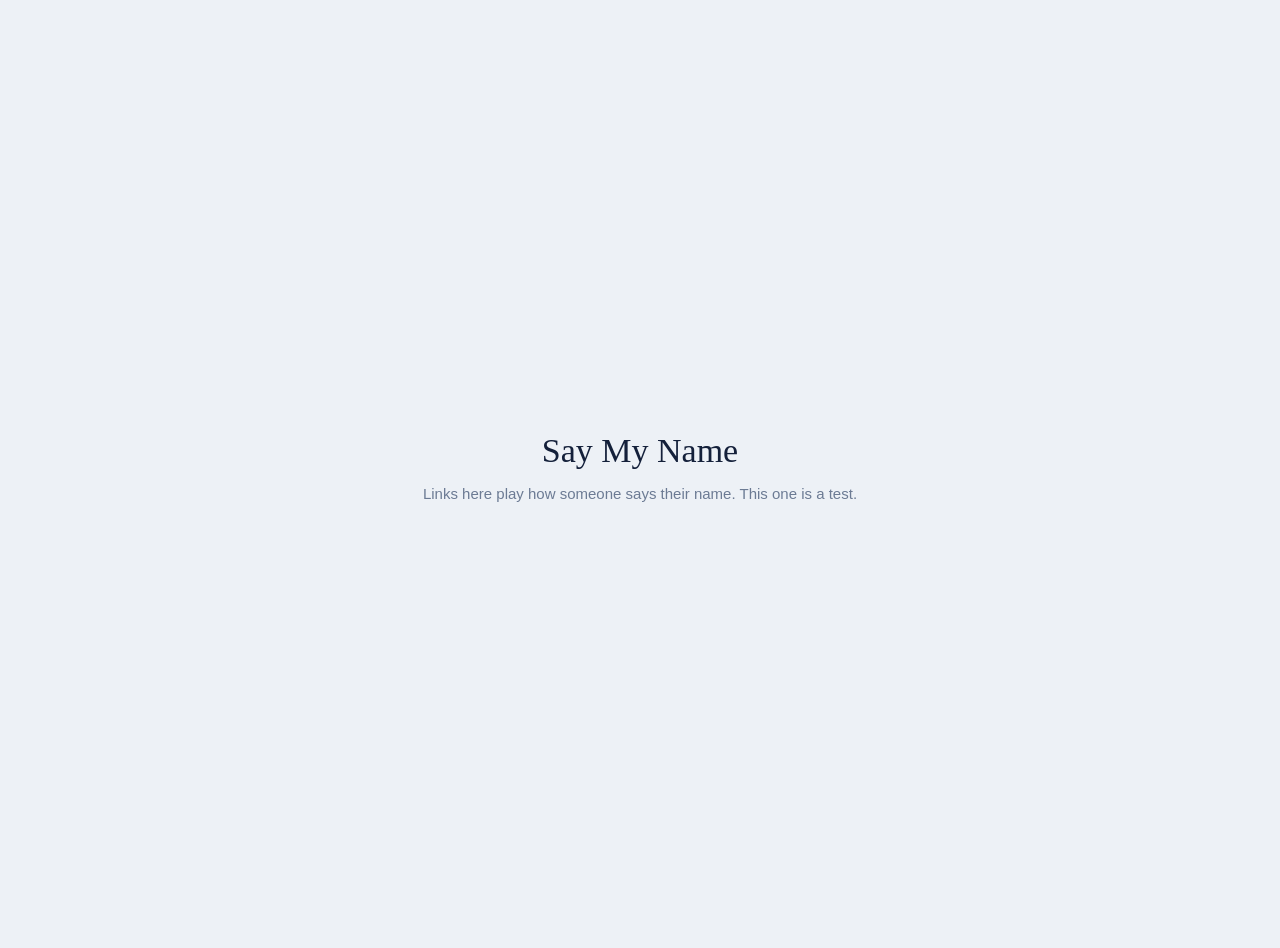
==== docs/index.html @ 6fffb2d1 "Add the Lab, test publishing, and a live meter that sees speech - Lab: "Hear it like you do" A/B pla" ====
<!DOCTYPE html>
<html lang="en">
<head>
<meta charset="utf-8">
<meta name="viewport" content="width=device-width, initial-scale=1">
<title>Say My Name</title>
<meta name="description" content="Hear how someone says their name.">
<style>
  :root{--paper:#EDF1F6;--ink:#14203A;--ink-soft:#6C7B94}
  @media (prefers-color-scheme:dark){:root{--paper:#0F1626;--ink:#E8EDF5;--ink-soft:#8E9BB2}}
  html,body{margin:0}
  body{min-height:100vh;display:flex;align-items:center;justify-content:center;padding:24px 16px;
       background:var(--paper);color:var(--ink);font-family:Georgia,serif;text-align:center}
  h1{font-weight:400;font-size:34px;margin:0}
  p{font-family:-apple-system,BlinkMacSystemFont,"Segoe UI",sans-serif;color:var(--ink-soft);font-size:15px}
</style>
</head>
<body>
  <main>
    <h1>Say My Name</h1>
    <p>Links here play how someone says their name. This one is a test.</p>
  </main>
</body>
</html>
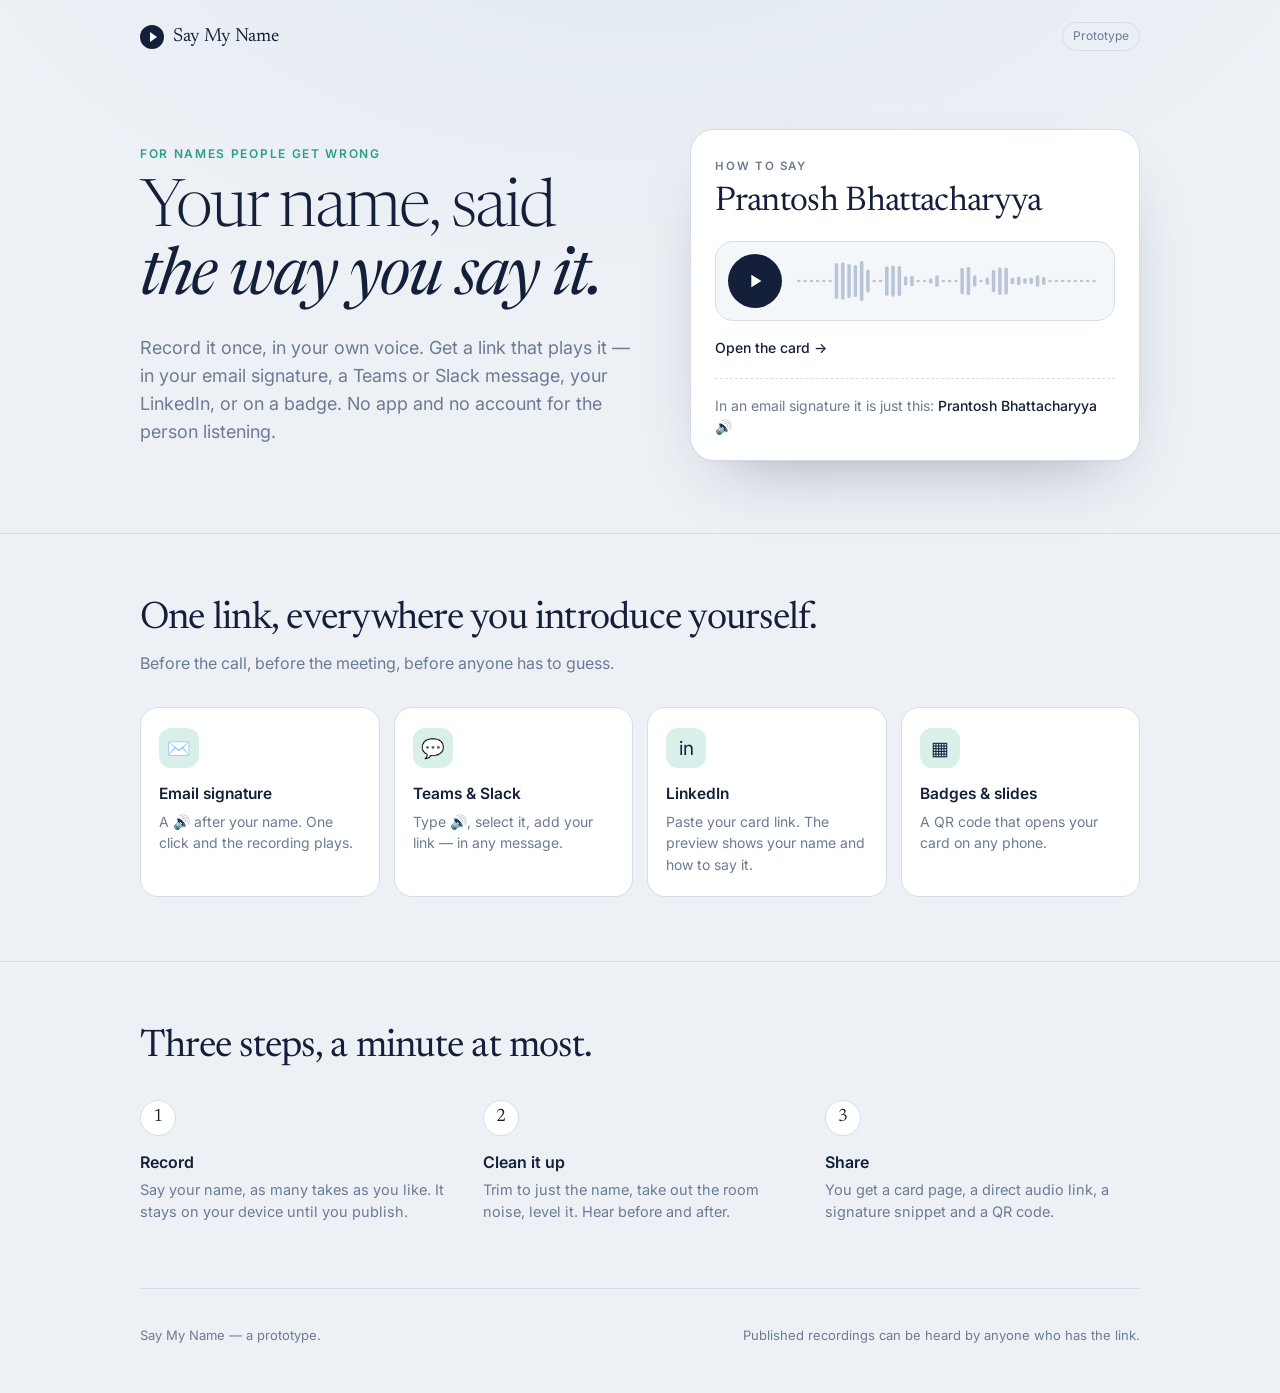
==== commit 6dc80f4a: "Redesign the card and home page, and publish prantosh-bhattacharyya The card is now a voice message:" ====
--- a/docs/index.html
+++ b/docs/index.html
@@ -4,21 +4,172 @@
 <meta charset="utf-8">
 <meta name="viewport" content="width=device-width, initial-scale=1">
 <title>Say My Name</title>
-<meta name="description" content="Hear how someone says their name.">
+<meta name="description" content="Record how your name is said, once. Get a link that plays it — in your email signature, Teams, Slack, LinkedIn, or on a badge.">
+<meta property="og:type" content="website">
+<meta property="og:site_name" content="Say My Name">
+<meta property="og:title" content="Say My Name — your name, said the way you say it">
+<meta property="og:description" content="Record it once. Get a link that plays it, anywhere you introduce yourself.">
+<meta property="og:image" content="https://say.tapspent.in/prantosh-bhattacharyya/card.png">
+<meta name="twitter:card" content="summary_large_image">
+<link rel="icon" href="data:image/svg+xml,%3Csvg xmlns='http://www.w3.org/2000/svg' viewBox='0 0 32 32'%3E%3Ccircle cx='16' cy='16' r='16' fill='%2314203A'/%3E%3Cpath d='M12 9.5v13l10-6.5z' fill='%23fff'/%3E%3C/svg%3E">
+<link rel="preconnect" href="https://fonts.googleapis.com"><link rel="preconnect" href="https://fonts.gstatic.com" crossorigin>
+<link href="https://fonts.googleapis.com/css2?family=Newsreader:ital,opsz,wght@0,6..72,300;0,6..72,400;1,6..72,400&family=Inter:wght@400;500;600&display=swap" rel="stylesheet">
 <style>
-  :root{--paper:#EDF1F6;--ink:#14203A;--ink-soft:#6C7B94}
-  @media (prefers-color-scheme:dark){:root{--paper:#0F1626;--ink:#E8EDF5;--ink-soft:#8E9BB2}}
+  :root{
+    --paper:#EDF1F6;--paper-2:#E2E9F2;--ink:#14203A;--ink-soft:#6C7B94;--line:#D5DDE8;
+    --card:#FFFFFF;--well:#F4F7FA;--accent:#2E9C87;--accent-soft:#D8EFEA;--bar:#B9C5D6;
+  }
+  @media (prefers-color-scheme:dark){
+    :root:not([data-theme="light"]){
+      --paper:#0D1422;--paper-2:#111B2E;--ink:#E8EDF5;--ink-soft:#8E9BB2;--line:#223049;
+      --card:#151F33;--well:#1B263D;--accent:#4FC3AA;--accent-soft:#17362F;--bar:#3A4A66;
+    }
+  }
+  *{box-sizing:border-box}
   html,body{margin:0}
-  body{min-height:100vh;display:flex;align-items:center;justify-content:center;padding:24px 16px;
-       background:var(--paper);color:var(--ink);font-family:Georgia,serif;text-align:center}
-  h1{font-weight:400;font-size:34px;margin:0}
-  p{font-family:-apple-system,BlinkMacSystemFont,"Segoe UI",sans-serif;color:var(--ink-soft);font-size:15px}
+  body{
+    background:radial-gradient(1200px 700px at 50% -15%, var(--paper-2), var(--paper) 60%) fixed, var(--paper);
+    color:var(--ink);font-family:Inter,-apple-system,BlinkMacSystemFont,"Segoe UI",sans-serif;
+    -webkit-font-smoothing:antialiased;line-height:1.55;
+  }
+  .wrap{max-width:1040px;margin:0 auto;padding:0 20px}
+  header{display:flex;align-items:center;justify-content:space-between;padding:22px 0}
+  .brand{display:flex;align-items:center;gap:9px;color:var(--ink);text-decoration:none;font-family:Newsreader,Georgia,serif;font-size:19px}
+  .brand i{width:24px;height:24px;border-radius:50%;background:var(--ink);display:grid;place-items:center}
+  .brand i::after{content:"";border-left:7.5px solid var(--card);border-top:5px solid transparent;border-bottom:5px solid transparent;margin-left:2px}
+  .tag{font-size:12px;color:var(--ink-soft);border:1px solid var(--line);border-radius:999px;padding:4px 10px}
+
+  .hero{display:grid;grid-template-columns:1.1fr 1fr;gap:56px;align-items:center;padding:56px 0 72px}
+  .eyebrow{font-size:12px;font-weight:600;letter-spacing:.14em;text-transform:uppercase;color:var(--accent)}
+  h1{font-family:Newsreader,Georgia,serif;font-weight:300;font-size:clamp(40px,6.2vw,66px);line-height:1.02;letter-spacing:-0.03em;margin:14px 0 0}
+  h1 em{font-style:italic;font-weight:400}
+  .lede{font-size:18px;color:var(--ink-soft);margin:22px 0 0;max-width:30em}
+
+  .demo{background:var(--card);border:1px solid var(--line);border-radius:24px;padding:28px 24px 22px;
+        box-shadow:0 1px 0 rgba(20,32,58,.03),0 30px 70px -36px rgba(20,32,58,.4)}
+  .demo .k{font-size:11.5px;font-weight:600;letter-spacing:.14em;text-transform:uppercase;color:var(--ink-soft)}
+  .demo h2{font-family:Newsreader,Georgia,serif;font-weight:400;font-size:34px;line-height:1.08;letter-spacing:-0.02em;margin:8px 0 0}
+  .player{margin-top:20px;display:flex;align-items:center;gap:14px;padding:12px 16px 12px 12px;background:var(--well);border:1px solid var(--line);border-radius:18px}
+  .play{flex:none;width:54px;height:54px;border-radius:50%;border:none;cursor:pointer;background:var(--ink);color:var(--card);display:grid;place-items:center;transition:transform .08s,background .15s}
+  .play:active{transform:scale(.95)} .play:focus-visible{outline:3px solid var(--accent);outline-offset:3px}
+  .play svg{width:22px;height:22px} .play .pause{display:none}
+  .play.on{background:var(--accent)} .play.on .tri{display:none} .play.on .pause{display:block}
+  .wave{flex:1;min-width:0} .wave svg{display:block;width:100%;height:40px}
+  .wave .base rect{fill:var(--bar)} .wave .done rect{fill:var(--accent)}
+  .demo .open{display:inline-flex;gap:6px;margin-top:16px;font-size:14px;font-weight:500;color:var(--ink);text-decoration:none}
+  .demo .open:hover{color:var(--accent)}
+  .sig{margin-top:18px;padding-top:16px;border-top:1px dashed var(--line);font-size:14px;color:var(--ink-soft)}
+  .sig b{color:var(--ink);font-weight:500}
+
+  section{padding:64px 0;border-top:1px solid var(--line)}
+  h3{font-family:Newsreader,Georgia,serif;font-weight:400;font-size:clamp(28px,3.6vw,38px);letter-spacing:-0.02em;margin:0;max-width:18em;line-height:1.12}
+  .sub{color:var(--ink-soft);margin:10px 0 0;max-width:36em}
+  .grid{display:grid;grid-template-columns:repeat(4,1fr);gap:14px;margin-top:32px}
+  .tile{background:var(--card);border:1px solid var(--line);border-radius:18px;padding:20px 18px}
+  .tile .ic{width:40px;height:40px;border-radius:12px;background:var(--accent-soft);display:grid;place-items:center;font-size:19px}
+  .tile h4{margin:14px 0 4px;font-size:15.5px;font-weight:600}
+  .tile p{margin:0;font-size:14px;color:var(--ink-soft)}
+  .steps{display:grid;grid-template-columns:repeat(3,1fr);gap:28px;margin-top:32px;counter-reset:s}
+  .step{counter-increment:s}
+  .step::before{content:counter(s);display:grid;place-items:center;width:34px;height:34px;border-radius:50%;
+        border:1px solid var(--line);font-family:Newsreader,Georgia,serif;font-size:18px;background:var(--card)}
+  .step h4{margin:14px 0 4px;font-size:16px;font-weight:600}
+  .step p{margin:0;font-size:14.5px;color:var(--ink-soft)}
+  footer{padding:36px 0 48px;border-top:1px solid var(--line);font-size:13px;color:var(--ink-soft);display:flex;justify-content:space-between;gap:16px;flex-wrap:wrap}
+
+  @media (max-width:860px){
+    .hero{grid-template-columns:1fr;gap:36px;padding:28px 0 52px}
+    .grid{grid-template-columns:1fr 1fr}
+    .steps{grid-template-columns:1fr;gap:22px}
+  }
+  @media (max-width:480px){ .grid{grid-template-columns:1fr} .tag{display:none} }
 </style>
 </head>
 <body>
-  <main>
-    <h1>Say My Name</h1>
-    <p>Links here play how someone says their name. This one is a test.</p>
-  </main>
+<div class="wrap">
+  <header>
+    <a class="brand" href="/"><i></i>Say My Name</a>
+    <span class="tag">Prototype</span>
+  </header>
+
+  <div class="hero">
+    <div>
+      <div class="eyebrow">For names people get wrong</div>
+      <h1>Your name, said <em>the way you say it.</em></h1>
+      <p class="lede">Record it once, in your own voice. Get a link that plays it — in your email signature, a Teams or Slack message, your LinkedIn, or on a badge. No app and no account for the person listening.</p>
+    </div>
+
+    <div class="demo">
+      <div class="k">How to say</div>
+      <h2>Prantosh Bhattacharyya</h2>
+      <div class="player">
+        <button class="play" id="play" aria-label="Play an example">
+          <svg class="tri" viewBox="0 0 24 24" fill="currentColor" aria-hidden="true"><path d="M8 5.2v13.6L19 12z"/></svg>
+          <svg class="pause" viewBox="0 0 24 24" fill="currentColor" aria-hidden="true"><rect x="6.5" y="5" width="4" height="14" rx="1.2"/><rect x="13.5" y="5" width="4" height="14" rx="1.2"/></svg>
+        </button>
+        <div class="wave" aria-hidden="true">
+          <svg viewBox="0 0 288 44" preserveAspectRatio="none">
+            <defs><clipPath id="cp"><rect id="cpr" x="0" y="0" width="0" height="44"/></clipPath></defs>
+            <g class="base"><rect x="1" y="20.5" width="3.4" height="3.0" rx="1.7"/><rect x="7" y="20.5" width="3.4" height="3.0" rx="1.7"/><rect x="13" y="20.5" width="3.4" height="3.0" rx="1.7"/><rect x="19" y="20.5" width="3.4" height="3.0" rx="1.7"/><rect x="25" y="20.5" width="3.4" height="3.0" rx="1.7"/><rect x="31" y="20.5" width="3.4" height="3.0" rx="1.7"/><rect x="37" y="2.2" width="3.4" height="39.5" rx="1.7"/><rect x="43" y="1.3" width="3.4" height="41.4" rx="1.7"/><rect x="49" y="3.2" width="3.4" height="37.6" rx="1.7"/><rect x="55" y="4.5" width="3.4" height="35.1" rx="1.7"/><rect x="61" y="0.0" width="3.4" height="44.0" rx="1.7"/><rect x="67" y="9.4" width="3.4" height="25.3" rx="1.7"/><rect x="73" y="20.5" width="3.4" height="3.0" rx="1.7"/><rect x="79" y="20.5" width="3.4" height="3.0" rx="1.7"/><rect x="85" y="5.7" width="3.4" height="32.6" rx="1.7"/><rect x="91" y="4.9" width="3.4" height="34.3" rx="1.7"/><rect x="97" y="5.5" width="3.4" height="33.1" rx="1.7"/><rect x="103" y="16.8" width="3.4" height="10.3" rx="1.7"/><rect x="109" y="16.3" width="3.4" height="11.4" rx="1.7"/><rect x="115" y="20.5" width="3.4" height="3.0" rx="1.7"/><rect x="121" y="20.5" width="3.4" height="3.0" rx="1.7"/><rect x="127" y="19.1" width="3.4" height="5.7" rx="1.7"/><rect x="133" y="15.7" width="3.4" height="12.6" rx="1.7"/><rect x="139" y="20.5" width="3.4" height="3.0" rx="1.7"/><rect x="145" y="20.5" width="3.4" height="3.0" rx="1.7"/><rect x="151" y="20.5" width="3.4" height="3.0" rx="1.7"/><rect x="157" y="7.3" width="3.4" height="29.4" rx="1.7"/><rect x="163" y="6.3" width="3.4" height="31.3" rx="1.7"/><rect x="169" y="15.8" width="3.4" height="12.4" rx="1.7"/><rect x="175" y="20.5" width="3.4" height="3.0" rx="1.7"/><rect x="181" y="18.0" width="3.4" height="8.1" rx="1.7"/><rect x="187" y="9.5" width="3.4" height="25.0" rx="1.7"/><rect x="193" y="6.8" width="3.4" height="30.5" rx="1.7"/><rect x="199" y="7.2" width="3.4" height="29.6" rx="1.7"/><rect x="205" y="18.4" width="3.4" height="7.3" rx="1.7"/><rect x="211" y="17.1" width="3.4" height="9.7" rx="1.7"/><rect x="217" y="18.7" width="3.4" height="6.5" rx="1.7"/><rect x="223" y="18.2" width="3.4" height="7.5" rx="1.7"/><rect x="229" y="15.7" width="3.4" height="12.7" rx="1.7"/><rect x="235" y="17.5" width="3.4" height="8.9" rx="1.7"/><rect x="241" y="20.5" width="3.4" height="3.0" rx="1.7"/><rect x="247" y="20.5" width="3.4" height="3.0" rx="1.7"/><rect x="253" y="20.5" width="3.4" height="3.0" rx="1.7"/><rect x="259" y="20.5" width="3.4" height="3.0" rx="1.7"/><rect x="265" y="20.5" width="3.4" height="3.0" rx="1.7"/><rect x="271" y="20.5" width="3.4" height="3.0" rx="1.7"/><rect x="277" y="20.5" width="3.4" height="3.0" rx="1.7"/><rect x="283" y="20.5" width="3.4" height="3.0" rx="1.7"/></g><g class="done" clip-path="url(#cp)"><rect x="1" y="20.5" width="3.4" height="3.0" rx="1.7"/><rect x="7" y="20.5" width="3.4" height="3.0" rx="1.7"/><rect x="13" y="20.5" width="3.4" height="3.0" rx="1.7"/><rect x="19" y="20.5" width="3.4" height="3.0" rx="1.7"/><rect x="25" y="20.5" width="3.4" height="3.0" rx="1.7"/><rect x="31" y="20.5" width="3.4" height="3.0" rx="1.7"/><rect x="37" y="2.2" width="3.4" height="39.5" rx="1.7"/><rect x="43" y="1.3" width="3.4" height="41.4" rx="1.7"/><rect x="49" y="3.2" width="3.4" height="37.6" rx="1.7"/><rect x="55" y="4.5" width="3.4" height="35.1" rx="1.7"/><rect x="61" y="0.0" width="3.4" height="44.0" rx="1.7"/><rect x="67" y="9.4" width="3.4" height="25.3" rx="1.7"/><rect x="73" y="20.5" width="3.4" height="3.0" rx="1.7"/><rect x="79" y="20.5" width="3.4" height="3.0" rx="1.7"/><rect x="85" y="5.7" width="3.4" height="32.6" rx="1.7"/><rect x="91" y="4.9" width="3.4" height="34.3" rx="1.7"/><rect x="97" y="5.5" width="3.4" height="33.1" rx="1.7"/><rect x="103" y="16.8" width="3.4" height="10.3" rx="1.7"/><rect x="109" y="16.3" width="3.4" height="11.4" rx="1.7"/><rect x="115" y="20.5" width="3.4" height="3.0" rx="1.7"/><rect x="121" y="20.5" width="3.4" height="3.0" rx="1.7"/><rect x="127" y="19.1" width="3.4" height="5.7" rx="1.7"/><rect x="133" y="15.7" width="3.4" height="12.6" rx="1.7"/><rect x="139" y="20.5" width="3.4" height="3.0" rx="1.7"/><rect x="145" y="20.5" width="3.4" height="3.0" rx="1.7"/><rect x="151" y="20.5" width="3.4" height="3.0" rx="1.7"/><rect x="157" y="7.3" width="3.4" height="29.4" rx="1.7"/><rect x="163" y="6.3" width="3.4" height="31.3" rx="1.7"/><rect x="169" y="15.8" width="3.4" height="12.4" rx="1.7"/><rect x="175" y="20.5" width="3.4" height="3.0" rx="1.7"/><rect x="181" y="18.0" width="3.4" height="8.1" rx="1.7"/><rect x="187" y="9.5" width="3.4" height="25.0" rx="1.7"/><rect x="193" y="6.8" width="3.4" height="30.5" rx="1.7"/><rect x="199" y="7.2" width="3.4" height="29.6" rx="1.7"/><rect x="205" y="18.4" width="3.4" height="7.3" rx="1.7"/><rect x="211" y="17.1" width="3.4" height="9.7" rx="1.7"/><rect x="217" y="18.7" width="3.4" height="6.5" rx="1.7"/><rect x="223" y="18.2" width="3.4" height="7.5" rx="1.7"/><rect x="229" y="15.7" width="3.4" height="12.7" rx="1.7"/><rect x="235" y="17.5" width="3.4" height="8.9" rx="1.7"/><rect x="241" y="20.5" width="3.4" height="3.0" rx="1.7"/><rect x="247" y="20.5" width="3.4" height="3.0" rx="1.7"/><rect x="253" y="20.5" width="3.4" height="3.0" rx="1.7"/><rect x="259" y="20.5" width="3.4" height="3.0" rx="1.7"/><rect x="265" y="20.5" width="3.4" height="3.0" rx="1.7"/><rect x="271" y="20.5" width="3.4" height="3.0" rx="1.7"/><rect x="277" y="20.5" width="3.4" height="3.0" rx="1.7"/><rect x="283" y="20.5" width="3.4" height="3.0" rx="1.7"/></g>
+          </svg>
+        </div>
+      </div>
+      <a class="open" href="/prantosh-bhattacharyya/">Open the card &rarr;</a>
+      <div class="sig">In an email signature it is just this: <b>Prantosh Bhattacharyya</b> <a href="/prantosh-bhattacharyya.m4a" style="text-decoration:none">🔊</a></div>
+    </div>
+  </div>
+</div>
+
+<section>
+  <div class="wrap">
+    <h3>One link, everywhere you introduce yourself.</h3>
+    <p class="sub">Before the call, before the meeting, before anyone has to guess.</p>
+    <div class="grid">
+      <div class="tile"><div class="ic">✉️</div><h4>Email signature</h4><p>A 🔊 after your name. One click and the recording plays.</p></div>
+      <div class="tile"><div class="ic">💬</div><h4>Teams &amp; Slack</h4><p>Type 🔊, select it, add your link — in any message.</p></div>
+      <div class="tile"><div class="ic">in</div><h4>LinkedIn</h4><p>Paste your card link. The preview shows your name and how to say it.</p></div>
+      <div class="tile"><div class="ic">▦</div><h4>Badges &amp; slides</h4><p>A QR code that opens your card on any phone.</p></div>
+    </div>
+  </div>
+</section>
+
+<section>
+  <div class="wrap">
+    <h3>Three steps, a minute at most.</h3>
+    <div class="steps">
+      <div class="step"><h4>Record</h4><p>Say your name, as many takes as you like. It stays on your device until you publish.</p></div>
+      <div class="step"><h4>Clean it up</h4><p>Trim to just the name, take out the room noise, level it. Hear before and after.</p></div>
+      <div class="step"><h4>Share</h4><p>You get a card page, a direct audio link, a signature snippet and a QR code.</p></div>
+    </div>
+  </div>
+</section>
+
+<div class="wrap">
+  <footer>
+    <span>Say My Name — a prototype.</span>
+    <span>Published recordings can be heard by anyone who has the link.</span>
+  </footer>
+</div>
+
+<audio id="a" src="/prantosh-bhattacharyya.m4a" preload="none"></audio>
+<script>
+(function(){
+  const a = document.getElementById('a'), b = document.getElementById('play'), clip = document.getElementById('cpr');
+  let raf = 0;
+  function draw(){
+    const d = isFinite(a.duration) && a.duration > 0 ? a.duration : 1;
+    clip.setAttribute('width', (Math.min(1, a.currentTime/d) * 288).toFixed(1));
+    if(!a.paused) raf = requestAnimationFrame(draw);
+  }
+  b.addEventListener('click', () => {
+    if(!a.paused){ a.pause(); return; }
+    if(a.ended) a.currentTime = 0;
+    a.play().catch(()=>{});
+  });
+  a.addEventListener('play', () => { b.classList.add('on'); b.setAttribute('aria-label','Pause'); cancelAnimationFrame(raf); draw(); });
+  a.addEventListener('pause', () => { b.classList.remove('on'); b.setAttribute('aria-label','Play an example'); draw(); });
+  a.addEventListener('ended', () => { a.currentTime = 0; draw(); });
+})();
+</script>
 </body>
 </html>
